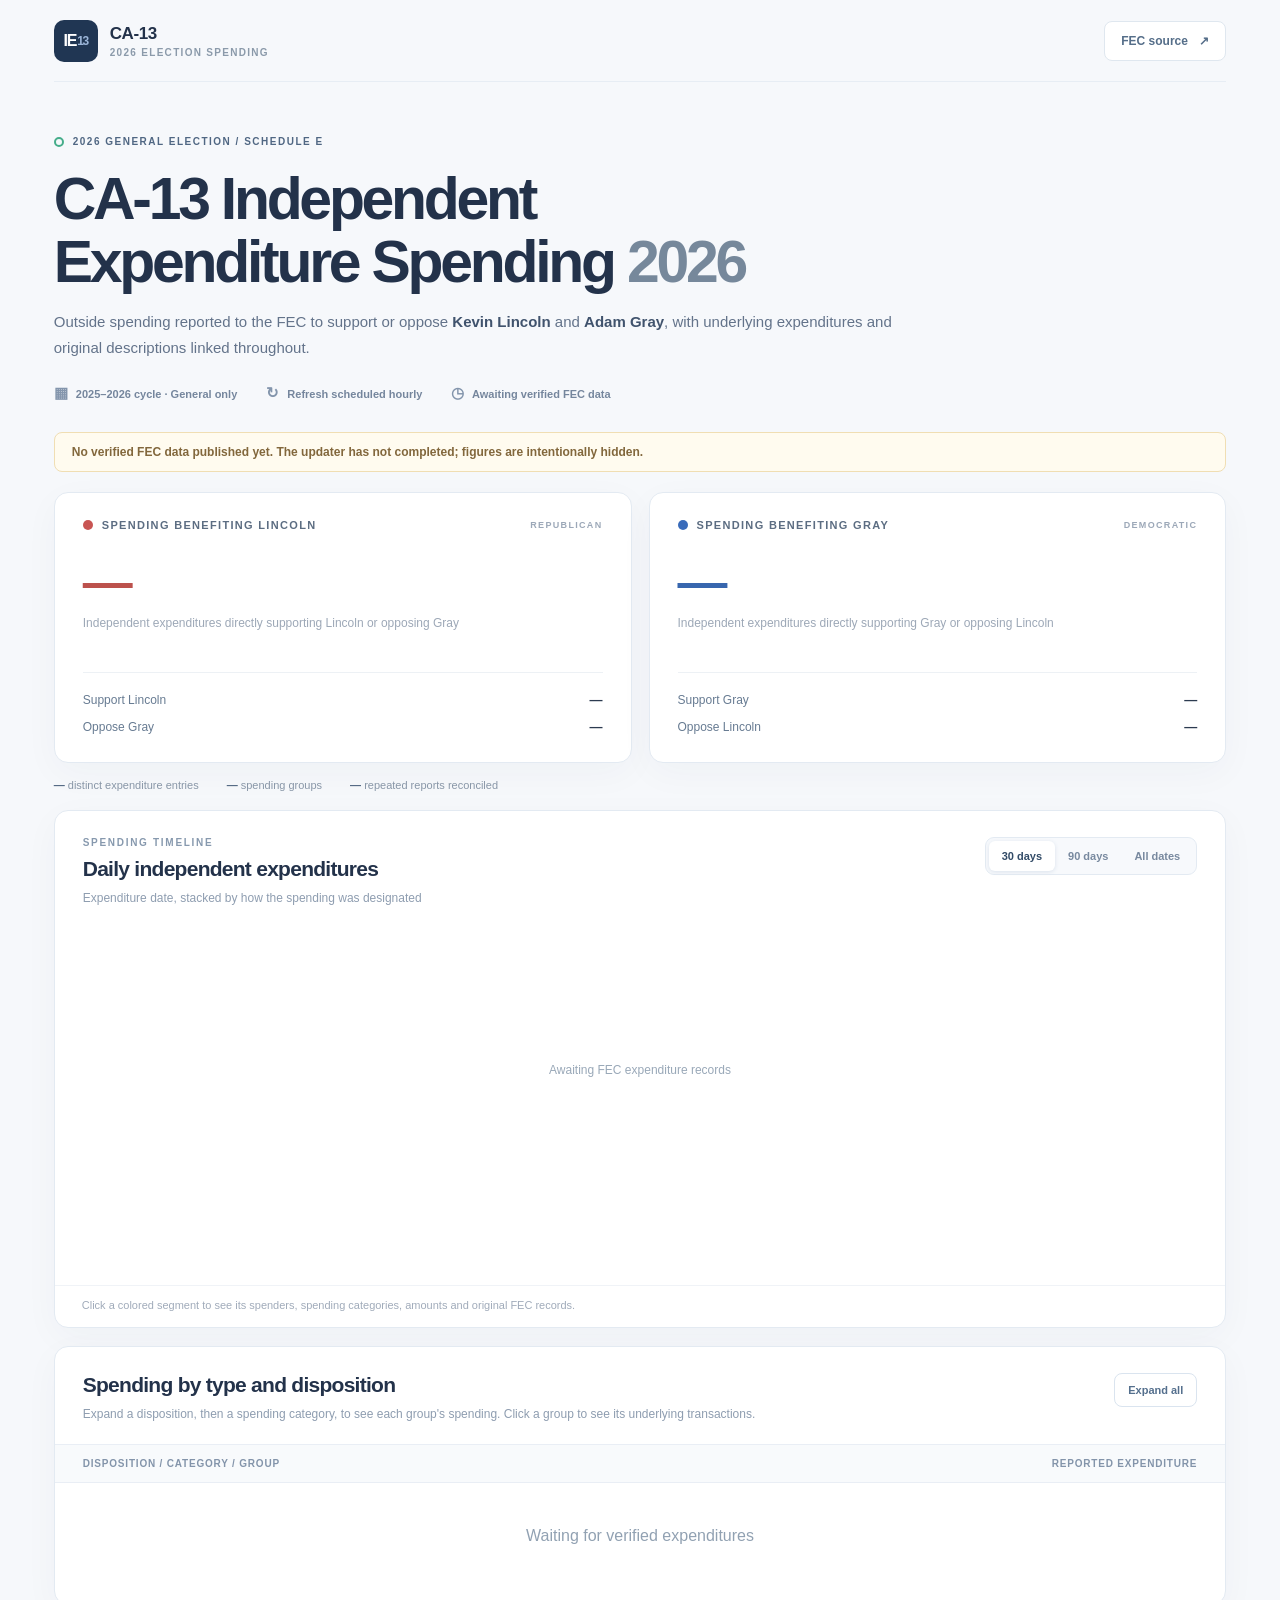
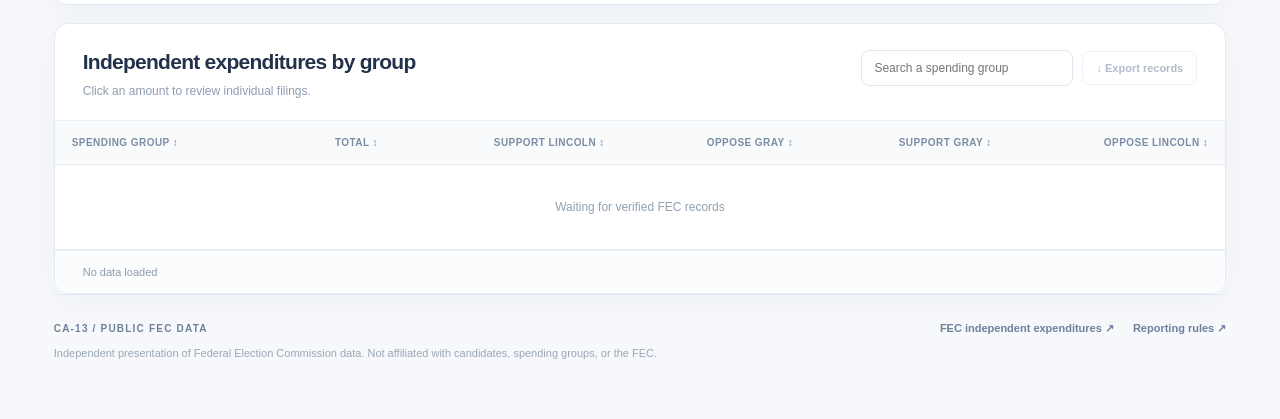
==== CA-13/index.html @ c125a655 "Finish NY-17 layout, remove race selection, and create eight additional standalone IE pages" ====
<!doctype html>
<html lang="en">
<head>
  <meta charset="utf-8">
  <meta name="viewport" content="width=device-width, initial-scale=1">
  <meta name="theme-color" content="#f5f7fb">
  <meta name="description" content="CA-13 independent expenditures for the 2026 general election, grouped by candidate, group, day, and type. Each expenditure linked to its FEC source.">
  <title>CA-13 • 2026 Independent Expenditure Reporting</title>
  <link rel="stylesheet" href="../assets/styles.css?v=20261021-nine-districts">
  <script defer src="../assets/app.js?v=20261021-nine-districts"></script>
</head>
<body>
  <div class="page">
    <header class="topbar">
      <div class="brand"><span class="brand-symbol">IE<span>13</span></span><div><strong>CA-13</strong><small>2026 Election Spending</small></div></div>
      <nav aria-label="Navigation and source"><a href="https://www.fec.gov/data/independent-expenditures/?data_type=processed&most_recent=true&candidate_office_state=CA&candidate_office_district=13" target="_blank" rel="noopener noreferrer">FEC source <span aria-hidden="true">↗</span></a></nav>
    </header>

    <main>
      <section class="hero">
        <div class="eyebrow"><span class="eyebrow-circle"></span> 2026 GENERAL ELECTION / SCHEDULE E</div>
        <h1>CA-13 Independent<br>Expenditure Spending <span>2026</span></h1>
        <p>Outside spending reported to the FEC to support or oppose <strong>Kevin Lincoln</strong> and <strong>Adam Gray</strong>, with underlying expenditures and original descriptions linked throughout.</p>
        <div class="hero-meta">
          <span> <span class="mini-icon">▦</span> 2025–2026 cycle · General only </span>
          <span> <span class="mini-icon">↻</span> Refresh scheduled hourly </span>
          <span id="last-updated"> <span class="mini-icon">◷</span> Awaiting verified FEC data </span>
        </div>
      </section>

      <div id="status" class="status pending" role="status" aria-live="polite">Loading FEC Schedule E records…</div>

      <section class="headline-metrics" aria-label="Independent spending benefiting candidates">
        <article class="metric lawler">
          <div class="metric-title"><span class="dot red"></span><span>SPENDING BENEFITING LINCOLN</span><span class="pill">REPUBLICAN</span></div>
          <div class="big-number" id="lawler-total">—</div>
          <div class="metric-desc">Independent expenditures directly supporting Lincoln or opposing Gray</div>
          <div class="metric-rows">
            <div><span>Support Lincoln</span><strong id="lawler-support">—</strong></div>
            <div><span>Oppose Gray</span><strong id="conley-oppose">—</strong></div>
          </div>
        </article>
        <article class="metric conley">
          <div class="metric-title"><span class="dot blue"></span><span>SPENDING BENEFITING GRAY</span><span class="pill">DEMOCRATIC</span></div>
          <div class="big-number" id="conley-total">—</div>
          <div class="metric-desc">Independent expenditures directly supporting Gray or opposing Lincoln</div>
          <div class="metric-rows">
            <div><span>Support Gray</span><strong id="conley-support">—</strong></div>
            <div><span>Oppose Lincoln</span><strong id="lawler-oppose">—</strong></div>
          </div>
        </article>
      </section>

      <section class="headline-foot" aria-label="Source details">
        <span><strong id="total-records">—</strong> distinct expenditure entries</span>
        <span><strong id="total-groups">—</strong> spending groups</span>
        <span><strong id="dedup-note">—</strong> repeated reports reconciled</span>
      </section>

      <section class="panel chart-section" aria-labelledby="daily-heading">
        <div class="panel-header">
          <div><div class="kicker">SPENDING TIMELINE</div><h2 id="daily-heading">Daily independent expenditures</h2><p>Expenditure date, stacked by how the spending was designated</p></div>
          <div class="segmented" aria-label="Chart time range">
            <button type="button" class="active" data-window="30" aria-pressed="true">30 days</button>
            <button type="button" data-window="90" aria-pressed="false">90 days</button>
            <button type="button" data-window="all" aria-pressed="false">All dates</button>
          </div>
        </div>
        <div id="legend" class="legend" aria-label="Spending dispositions"></div>
        <div id="chart-scroller" class="chart-scroller"><div id="chart" class="chart-host" role="group" aria-label="Interactive daily spending chart, select a colored segment for details"><div class="chart-pending">Awaiting FEC expenditure records</div></div></div>
        <p class="chart-note" id="chart-note">Click a colored segment to see its spenders, spending categories, amounts and original FEC records.</p>
      </section>

      <section class="panel pivot-section" aria-labelledby="pivot-heading">
        <div class="panel-header row-wrap">
          <div><h2 id="pivot-heading">Spending by type and disposition</h2><p>Expand a disposition, then a spending category, to see each group's spending. Click a group to see its underlying transactions.</p></div>
          <div><button id="expand-all" class="secondary-button" type="button">Expand all</button></div>
        </div>
        <div class="pivot-headers"><span>Disposition / category / group</span><span>Reported expenditure</span></div>
        <div id="pivot" class="pivot"><div class="table-placeholder">Waiting for verified expenditures</div></div>
      </section>

      <section class="panel group-section" aria-labelledby="groups-heading">
        <div class="panel-header row-wrap">
          <div><h2 id="groups-heading">Independent expenditures by group</h2><p>Click an amount to review individual filings.</p></div>
          <div class="table-actions"><label for="group-search" class="sr-only">Search spender</label><input id="group-search" placeholder="Search a spending group" type="search"><button type="button" id="csv-download" class="secondary-button" disabled>↓ Export records</button></div>
        </div>
        <div class="table-scroll">
          <table id="groups-table">
            <thead><tr>
              <th scope="col"><button data-sort="name">Spending group <span aria-hidden="true">↕</span></button></th>
              <th scope="col" class="num"><button data-sort="total">Total <span aria-hidden="true">↕</span></button></th>
              <th scope="col" class="num"><button data-sort="support_lawler">Support Lincoln <span aria-hidden="true">↕</span></button></th>
              <th scope="col" class="num"><button data-sort="oppose_conley">Oppose Gray <span aria-hidden="true">↕</span></button></th>
              <th scope="col" class="num"><button data-sort="support_conley">Support Gray <span aria-hidden="true">↕</span></button></th>
              <th scope="col" class="num"><button data-sort="oppose_lawler">Oppose Lincoln <span aria-hidden="true">↕</span></button></th>
            </tr></thead>
            <tbody id="group-rows"><tr><td colspan="6" class="table-placeholder">Waiting for verified FEC records</td></tr></tbody>
            <tfoot id="group-footer"></tfoot>
          </table>
        </div>
        <div class="table-bottom"><span id="group-count">No data loaded</span></div>
      </section>

      <div class="warnings" id="warnings" hidden></div>
    </main>

    <footer class="footer"><div><strong>CA-13 / PUBLIC FEC DATA</strong><p>Independent presentation of Federal Election Commission data. Not affiliated with candidates, spending groups, or the FEC.</p></div><div><a href="https://www.fec.gov/data/independent-expenditures/" target="_blank" rel="noopener noreferrer">FEC independent expenditures ↗</a><a href="https://www.fec.gov/help-candidates-and-committees/making-independent-expenditures/reporting-independent-expenditures-form-3x/" target="_blank" rel="noopener noreferrer">Reporting rules ↗</a></div></footer>
  </div>
  <dialog id="detail-dialog" class="detail-dialog">
    <header><div class="kicker">SOURCE RECORDS</div><h2 id="detail-title"></h2><p id="detail-summary"></p><button type="button" id="detail-close" aria-label="Close details">×</button></header>
    <div class="detail-scroller" id="detail-scroller">
      <section class="daily-breakdown" id="daily-breakdown" hidden aria-label="Daily spending summarized by spender and category">
        <div class="daily-breakdown-header"><h3>Spending breakdown</h3><p id="daily-breakdown-note"></p></div>
        <table class="daily-breakdown-table">
          <thead><tr><th scope="col">Spender</th><th scope="col">Category of spend</th><th scope="col" class="num">Amount</th></tr></thead>
          <tbody id="daily-breakdown-rows"></tbody>
        </table>
      </section>
      <h3 class="detail-source-heading" id="detail-source-heading" hidden>Individual expenditures and original FEC records</h3>
      <table class="source-table">
        <thead><tr><th scope="col">Date</th><th scope="col">Spender</th><th scope="col">Category of spend</th><th scope="col">Original description / payee</th><th scope="col">Disposition</th><th scope="col" class="num">Amount / FEC source</th></tr></thead>
        <tbody id="detail-rows"></tbody>
      </table>
    </div>
    <div class="dialog-foot">Descriptions are from the original FEC itemization. Spend categories are standardized by this dashboard for browsing.</div>
  </dialog>
</body>
</html>
---- assets/styles.css ----
:root {--ink:#23324a;--muted:#7c8ca1;--sub:#566980;--bg:#f6f8fb;--paper:#fff;--border:#e3eaf2;--red:#c85553;--r2:#eba59a;--blue:#396bba;--b2:#8eb4ed;--shadow:0 10px 36px rgba(26,47,77,.035);font-family:Inter,-apple-system,BlinkMacSystemFont,"Segoe UI",Arial,sans-serif}
*{box-sizing:border-box}
html{scroll-behavior:smooth}
body{margin:0;background:var(--bg);color:var(--ink);-webkit-font-smoothing:antialiased}
button,input{font:inherit}
button{cursor:pointer}
a{color:inherit;text-decoration:none}
a:hover{text-decoration:underline}
button:focus-visible,a:focus-visible,input:focus-visible,summary:focus-visible{outline:3px solid #e4b768;outline-offset:3px}
.page{max-width:1470px;margin:0 auto;padding:0 4.2%}
.topbar{height:82px;border-bottom:1px solid #e7edf4;display:flex;justify-content:space-between;align-items:center;gap:16px}
.brand{display:flex;align-items:center;gap:12px}
.brand-symbol{background:#203653;color:white;border-radius:10px;width:44px;height:42px;display:flex;align-items:center;justify-content:center;gap:1px;font-size:16px;font-weight:850;letter-spacing:-.08em}
.brand-symbol span{color:#9cb6d9;font-size:12px}
.brand div{display:flex;flex-direction:column;gap:3px}
.brand strong{font-size:17px;letter-spacing:-.025em}
.brand small{font-size:10px;font-weight:700;color:#8b9aaa;letter-spacing:.13em;text-transform:uppercase}
.topbar nav a{border-radius:8px;background:white;border:1px solid #dfe7ef;padding:12px 16px;font-size:12px;font-weight:720;color:#556e89}
.topbar nav a span{padding-left:8px}
.hero{padding:54px 0 30px}
.eyebrow{display:flex;align-items:center;gap:9px;color:#506783;letter-spacing:.15em;font-weight:850;font-size:10px}
.eyebrow-circle{display:inline-block;border:2px solid #45ad8a;border-radius:50%;width:10px;height:10px}
h1{font-size:clamp(38px,4.6vw,63px);line-height:1.07;letter-spacing:-.055em;font-weight:860;margin:20px 0 16px;max-width:1010px}
h1 span{color:#76889b}
.hero p{margin:0;max-width:850px;color:#63738a;font-size:15px;line-height:1.75}
.hero p strong{color:#40536d}
.hero-meta{display:flex;gap:29px;flex-wrap:wrap;margin-top:23px;font-size:11px;font-weight:700;color:#75869d}
.mini-icon{font-size:15px;color:#8395ac;margin-right:5px}
.status{margin-bottom:20px;border-radius:8px;padding:12px 17px;font-size:12px;font-weight:700}
.status.pending{color:#82673c;border:1px solid #f0deb3;background:#fffbef}
.status.good{color:#4c745f;border:1px solid #d4e9d9;background:#f3fbf5}
.status.error{color:#a13d38;border:1px solid #ecc7c3;background:#fff6f5}
.headline-metrics{display:grid;grid-template-columns:repeat(2,minmax(0,1fr));gap:17px}
.metric{border:1px solid var(--border);border-radius:14px;box-shadow:var(--shadow);background:white;padding:26px 28px 22px;min-width:0}
.metric-title{display:flex;align-items:center;gap:9px;font-size:11px;color:#5c6d82;letter-spacing:.12em;font-weight:850}
.dot{width:10px;height:10px;display:inline-block;border-radius:50%;flex:none}
.red{background:var(--red)}
.blue{background:var(--blue)}
.pill{margin-left:auto;color:#9ca8b8;font-size:9px}
.big-number{font-size:clamp(34px,3.9vw,51px);font-weight:850;letter-spacing:-.06em;line-height:1.26;margin-top:20px;font-variant-numeric:tabular-nums}
.lawler .big-number{color:#bc514c}
.conley .big-number{color:#3766ae}
.metric-desc{color:#9da8b7;font-size:12px;line-height:1.6;min-height:36px}
.metric-rows{border-top:1px solid #edf1f5;padding-top:13px;margin-top:22px}
.metric-rows>div{display:flex;justify-content:space-between;align-items:center;gap:12px;color:#677b92;font-size:12px;padding:6px 0}
.metric-rows strong{color:#2c3b50;font-size:13px;font-variant-numeric:tabular-nums}
.headline-foot{margin:16px 0 19px;display:flex;gap:28px;flex-wrap:wrap;font-size:11px;color:#8896a7}
.headline-foot strong{color:#526782;font-variant-numeric:tabular-nums}
.panel{background:white;border:1px solid var(--border);border-radius:14px;box-shadow:var(--shadow);margin-top:18px;overflow:hidden}
.panel-header{padding:26px 28px 20px;display:flex;justify-content:space-between;align-items:start;gap:18px}
.panel-header h2{margin:0;font-size:21px;letter-spacing:-.035em}
.panel-header p{margin:8px 0 0;font-size:12px;color:#8e9db0;line-height:1.55}
.kicker{font-size:10px;color:#8799ae;letter-spacing:.17em;font-weight:860;margin-bottom:9px}
.row-wrap{flex-wrap:wrap}
.segmented{border:1px solid #e3eaf2;padding:3px;border-radius:9px;display:flex;flex:none;background:#f7f9fc}
.segmented button{border:0;border-radius:6px;background:transparent;padding:9px 13px;color:#78899f;font-size:11px;font-weight:750;white-space:nowrap}
.segmented button.active{background:#fff;color:#324b67;box-shadow:0 1px 4px #dae2ec}
.legend{display:flex;flex-wrap:wrap;gap:20px;margin:1px 28px 16px;font-size:11px;font-weight:700;color:#6f8096}
.legend-item{display:inline-flex;align-items:center;gap:8px}
.legend-dot{width:10px;height:10px;border-radius:2px;display:inline-block}
.chart-scroller{width:100%;overflow-x:auto;padding:0 21px 8px}
.chart-host{height:332px;min-width:100%;position:relative}
.chart-host svg{display:block;height:100%}
.axis-text{fill:#9aa9ba;font-size:11px;font-weight:650}
.grid-line{stroke:#e9edf3;stroke-width:1}
.chart-pending{display:grid;place-items:center;width:100%;height:250px;color:#99a8b8;font-size:12px}
.chart-segment{cursor:pointer;transition:opacity .15s}
.chart-segment:hover{opacity:.78}
.chart-segment:focus-visible{stroke:#23324a;stroke-width:2;outline:1px solid #23324a}
.chart-note{border-top:1px solid #f0f3f7;padding:13px 27px 16px;margin:0;color:#a0abba;font-size:11px}
.table-actions{display:flex;gap:9px;align-items:center;flex-wrap:wrap}
.table-actions input{border-radius:8px;border:1px solid #dee7f0;background:white;padding:10px 12px;color:#425a74;font-size:12px;min-width:212px}
.secondary-button{border-radius:8px;border:1px solid #dae4ef;background:#fff;color:#546f8d;padding:10px 13px;font-size:11px;font-weight:780;white-space:nowrap}
.secondary-button:disabled{opacity:.45;cursor:default}
.table-scroll{width:100%;overflow-x:auto}
table{width:100%;border-collapse:collapse;font-size:12px;font-variant-numeric:tabular-nums}
#groups-table{min-width:990px}
thead{background:#f8fafc}
th{border-block:1px solid #e9eef5;padding:16px 17px;text-align:left;color:#7b8da3;font-size:10px;font-weight:830;text-transform:uppercase;letter-spacing:.045em;white-space:nowrap}
th button{background:none;border:0;color:inherit;font:inherit;cursor:pointer;text-transform:inherit;letter-spacing:inherit;padding:0}
th button:hover{text-decoration:underline}
td{padding:13px 17px;color:#53667f;border-bottom:1px solid #edf1f6}
tbody tr:hover{background:#fbfcfe}
td.num,th.num{text-align:right;white-space:nowrap}
td.group-name{font-weight:750;color:#344c6a;max-width:285px;overflow-wrap:anywhere}
td .amount-link{background:transparent;border:0;color:#546a88;font-size:12px;font-variant-numeric:tabular-nums;cursor:pointer;padding:0;white-space:nowrap}
td .amount-link:hover{text-decoration:underline;color:#255c9c}
td .amount-link.red-link{color:#b95653}
td .amount-link.blue-link{color:#426caa}
.group-footer{background:#f3f6fa}
.group-footer td{font-weight:860;color:#30465e;border-top:1px solid #dce4ee}
.table-placeholder{text-align:center;color:#91a1b2;padding:35px 15px}
.table-bottom{border-top:1px solid #e9eef5;background:#fbfcfd;padding:15px 28px;display:flex;justify-content:space-between;gap:15px;flex-wrap:wrap;color:#8c9aad;font-size:11px}
.pivot-headers{display:flex;justify-content:space-between;background:#f8fafc;border-block:1px solid #e9eef5;padding:13px 28px;color:#8394aa;text-transform:uppercase;font-size:10px;font-weight:840;letter-spacing:.08em}
.pivot{padding:9px 28px 24px}
.pivot-disposition{border-bottom:1px solid #e8edf5}
.pivot-disposition:last-child{border:0}
.pivot-disposition>summary{padding:19px 0;display:flex;justify-content:space-between;align-items:center;gap:10px;cursor:pointer;list-style:none;font-weight:800}
.pivot-disposition>summary::-webkit-details-marker,.pivot-category>summary::-webkit-details-marker{display:none}
.pivot-disposition>summary::before,.pivot-category>summary::before{content:"›";display:inline-block;font-size:18px;line-height:1;margin-right:8px;color:#9aacc2;transition:transform .15s}
.pivot-disposition[open]>summary::before,.pivot-category[open]>summary::before{transform:rotate(90deg)}
.pivot-disposition>summary .summary-label,.pivot-category>summary .summary-label{flex:1}
.pivot-disposition>summary .summary-total{font-variant-numeric:tabular-nums}
.pivot-disposition[data-disposition="support_lawler"]>.pivot-disposition-title,.pivot-disposition[data-disposition="oppose_conley"]>.pivot-disposition-title{color:#b95854}
.pivot-disposition[data-disposition="support_conley"]>.pivot-disposition-title,.pivot-disposition[data-disposition="oppose_lawler"]>.pivot-disposition-title{color:#416faf}
.pivot-contents{padding:0 0 13px 24px}
.pivot-category>summary{padding:12px 0;display:flex;justify-content:space-between;align-items:center;gap:10px;font-size:12px;font-weight:760;list-style:none;color:#516580}
.pivot-category .pivot-group{border-top:1px solid #f0f3f7;margin-left:28px;padding:10px 0;display:flex;align-items:center;justify-content:space-between;gap:12px;font-size:11px;color:#74849a}
.pivot-group button{background:transparent;border:0;color:#4f6e95;font:inherit;text-align:left;padding:0}
.pivot-group button:hover{text-decoration:underline}
.pivot-money{font-variant-numeric:tabular-nums;white-space:nowrap;font-weight:760;color:#354a66}
.method{background:#eff3f8;border:1px solid #e3eaf2;border-radius:13px;margin:22px 0 30px;padding:25px 28px}
.method-heading{display:flex;align-items:center;gap:10px}
.method-heading h2{font-size:18px;letter-spacing:-.03em;margin:0}
.method-icon{border-radius:50%;width:20px;height:20px;background:#dce7f3;color:#5c7796;font-size:12px;font-weight:900;display:grid;place-items:center}
.method-grid{display:grid;grid-template-columns:repeat(3,minmax(0,1fr));gap:27px;margin-top:16px}
.method-grid h3{font-size:12px;color:#576e87;margin:0 0 9px}
.method-grid p{font-size:11px;color:#7b8da3;line-height:1.67;margin:0}
.warnings{border:1px solid #ecdcb9;background:#fffaf0;padding:14px;margin:20px 0 28px;color:#82683f;font-size:12px;border-radius:9px}
.footer{border-top:1px solid #e3eaf3;display:flex;justify-content:space-between;gap:20px;padding:27px 0 45px;font-size:11px}
.footer strong{font-size:10px;letter-spacing:.12em;color:#6d8199}
.footer p{max-width:620px;line-height:1.6;color:#9aa7b7}
.footer>div:last-child{display:flex;gap:19px;align-items:start;flex-wrap:wrap;color:#6d819d;font-weight:700}
.detail-dialog{width:min(1100px,calc(100% - 24px));max-height:87vh;padding:0;border:1px solid #dae3ed;border-radius:15px;color:var(--ink);box-shadow:0 24px 90px rgba(11,26,47,.25)}
.detail-dialog::backdrop{background:rgba(16,35,56,.5)}
.detail-dialog>header{padding:25px 28px 19px;border-bottom:1px solid #e3eaf2;position:relative}
.detail-dialog h2{margin:0;font-size:21px;letter-spacing:-.03em;max-width:calc(100% - 45px)}
.detail-dialog header p{font-size:12px;color:#8798aa;margin:9px 0 0}
#detail-close{position:absolute;right:22px;top:20px;width:35px;height:35px;border-radius:50%;border:0;background:#f0f4f8;font-size:24px;color:#63778f}
.detail-scroller{max-height:60vh;overflow:auto}
.detail-scroller .source-table{min-width:1010px}
.detail-scroller .daily-breakdown-table{min-width:600px}
.daily-breakdown{padding:18px 24px 22px;border-bottom:1px solid #e5ebf3;background:#fcfdff}
.daily-breakdown-header{display:flex;justify-content:space-between;align-items:baseline;gap:12px;flex-wrap:wrap;margin-bottom:12px}
.daily-breakdown-header h3,.detail-source-heading{font-size:13px;letter-spacing:-.015em;color:#3b516c;margin:0;font-weight:800}
.daily-breakdown-header p{font-size:11px;color:#8596aa;margin:0}
.daily-breakdown-table thead{background:#f4f7fb}
.daily-breakdown-table td{font-size:12px;padding:11px 17px}
.daily-breakdown-table td.spender-column{font-weight:750;color:#344b67}
.daily-breakdown-table td.category-column{color:#536b87}
.daily-breakdown-table td.num{font-weight:800;color:#2f4967}
.detail-source-heading{padding:16px 28px 12px;background:#fff}
.source-table td.spender-column{font-weight:720;color:#344b67}
.source-table td.category-column{font-weight:700;color:#607791}
.detail-scroller td{vertical-align:top;white-space:normal;line-height:1.5}
.detail-scroller .date-column{white-space:nowrap}
.detail-scroller td strong{display:block;color:#334c68}
.detail-scroller td small{display:block;font-size:11px;color:#98a6b8;margin-top:3px}
.detail-scroller td a{display:block;color:#4779af;font-size:10px;font-weight:720;margin-top:8px}
.dialog-foot{padding:14px 28px;background:#f8fafc;color:#879aad;font-size:11px;border-top:1px solid #e9eef5}
.sr-only{position:absolute;width:1px;height:1px;overflow:hidden;clip:rect(0,0,0,0);white-space:nowrap}
@media(max-width:1050px){.method-grid{grid-template-columns:1fr}.metric{padding:22px}.panel-header{flex-wrap:wrap}.hero h1{font-size:clamp(36px,5.5vw,56px)}}
@media(max-width:670px){.page{padding:0 16px}.topbar{height:70px}.topbar nav a{padding:9px;font-size:10px}.brand small{font-size:9px}.hero{padding:38px 0 24px}.hero p{font-size:13px}.hero-meta{gap:10px;flex-direction:column}.headline-metrics{grid-template-columns:1fr;gap:12px}.big-number{font-size:37px}.headline-foot{gap:12px}.panel-header{padding:21px 17px 16px}.panel-header h2{font-size:18px}.panel-header p{font-size:11px}.legend{margin:0 17px 16px;gap:10px}.chart-scroller{padding:0 10px 7px}.chart-note{padding:12px 16px}.table-actions{width:100%}.table-actions input{flex:1;min-width:130px}.table-bottom{padding:12px 16px}.pivot-headers{padding:13px 16px}.pivot{padding:9px 17px 21px}.pivot-contents{padding-left:9px}.method{padding:22px 18px}.footer{flex-direction:column}}

/* Shared race directory and header navigation */
.topbar nav{display:flex;align-items:center;gap:9px;flex-wrap:wrap;justify-content:flex-end}
.directory-hero{max-width:900px;padding-top:68px}
.directory-hero p{max-width:700px}
.directory-heading{margin:6px 0 16px;font-size:20px;letter-spacing:-.03em}
.directory-card{display:flex;align-items:center;justify-content:space-between;gap:18px;max-width:850px;background:white;border:1px solid var(--border);border-radius:14px;box-shadow:var(--shadow);padding:24px 26px;text-decoration:none}
.directory-card:hover{background:#fbfcff;text-decoration:none;border-color:#b8cce3}
.directory-card strong{display:block;font-size:20px;letter-spacing:-.03em;color:#334e70}
.directory-card span{display:block;font-size:13px;margin-top:7px;color:#74869a}
.directory-card-arrow{font-size:24px;color:#7795b5}
.directory-caption{font-size:12px;line-height:1.65;margin:20px 0 45px;color:#8294a9}
@media(max-width:670px){.topbar nav{gap:6px}.directory-hero{padding-top:42px}.directory-card{padding:20px 18px}.directory-card strong{font-size:18px}}
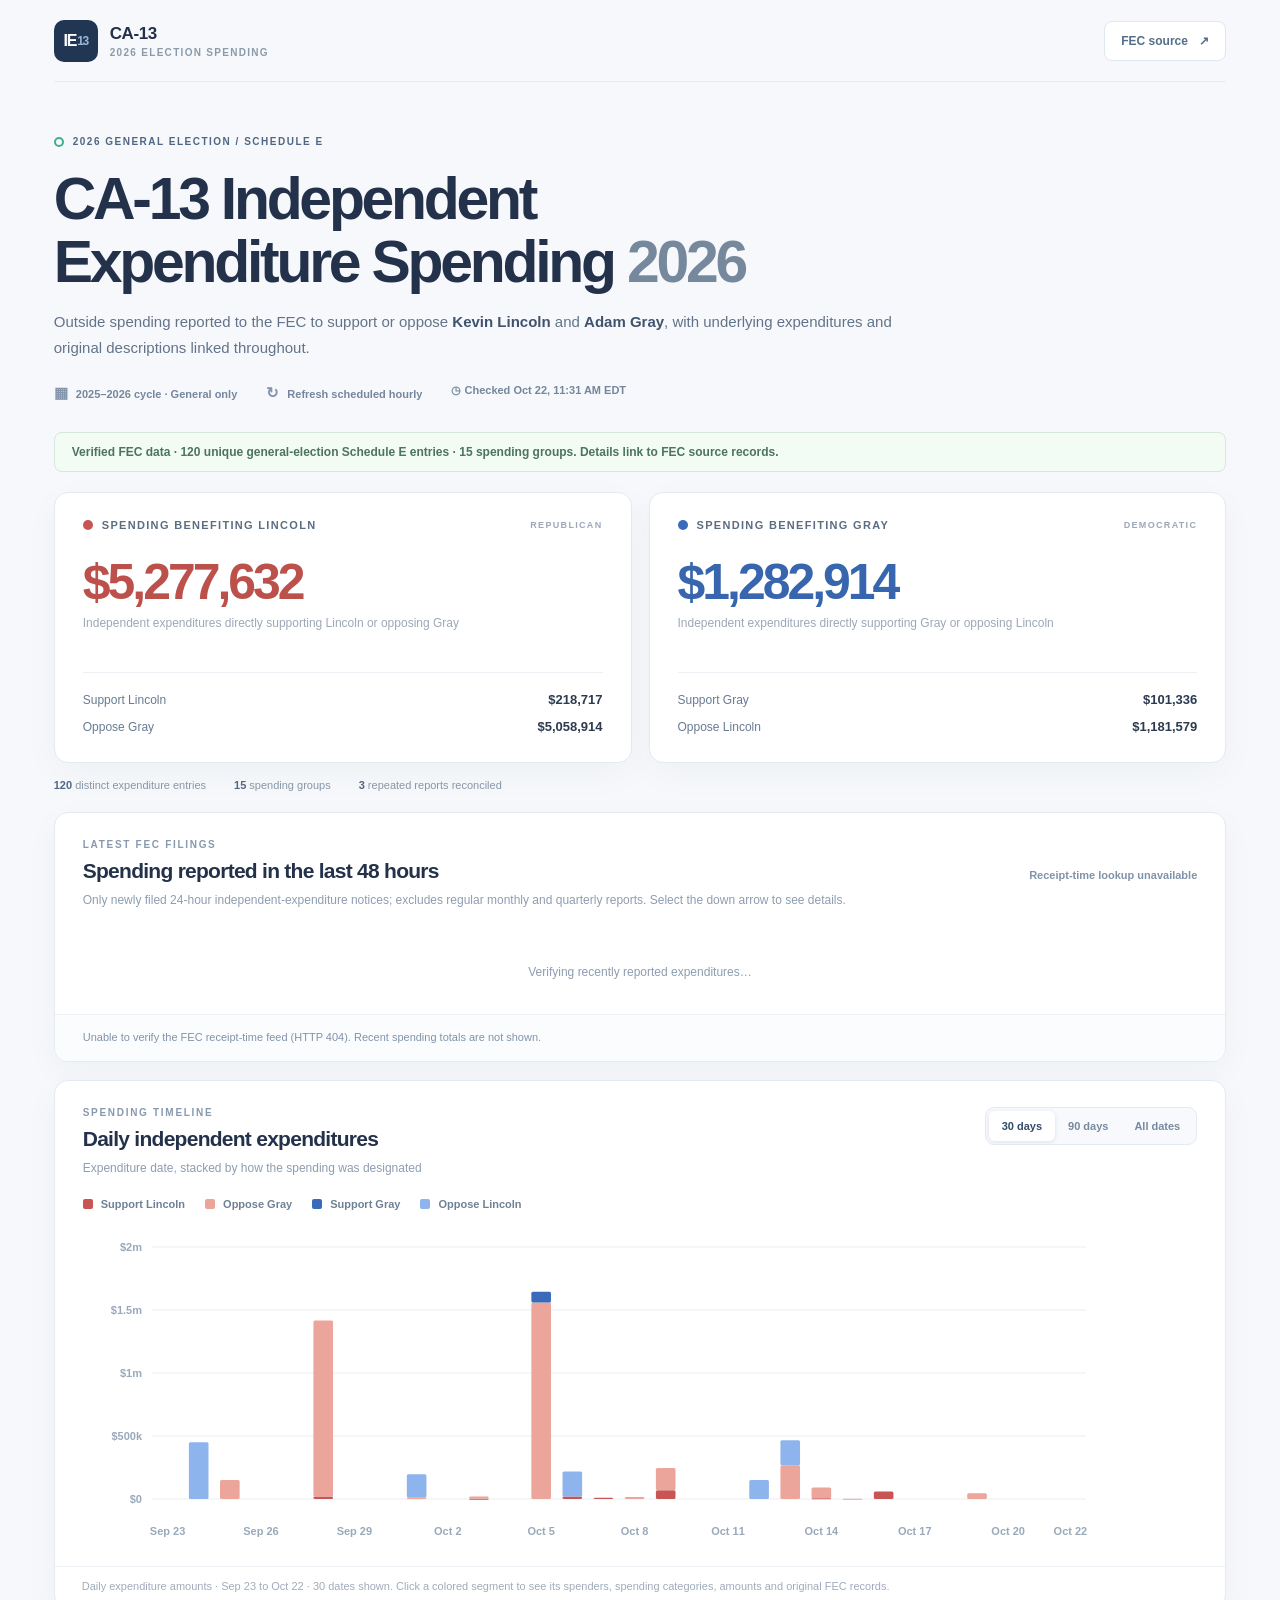
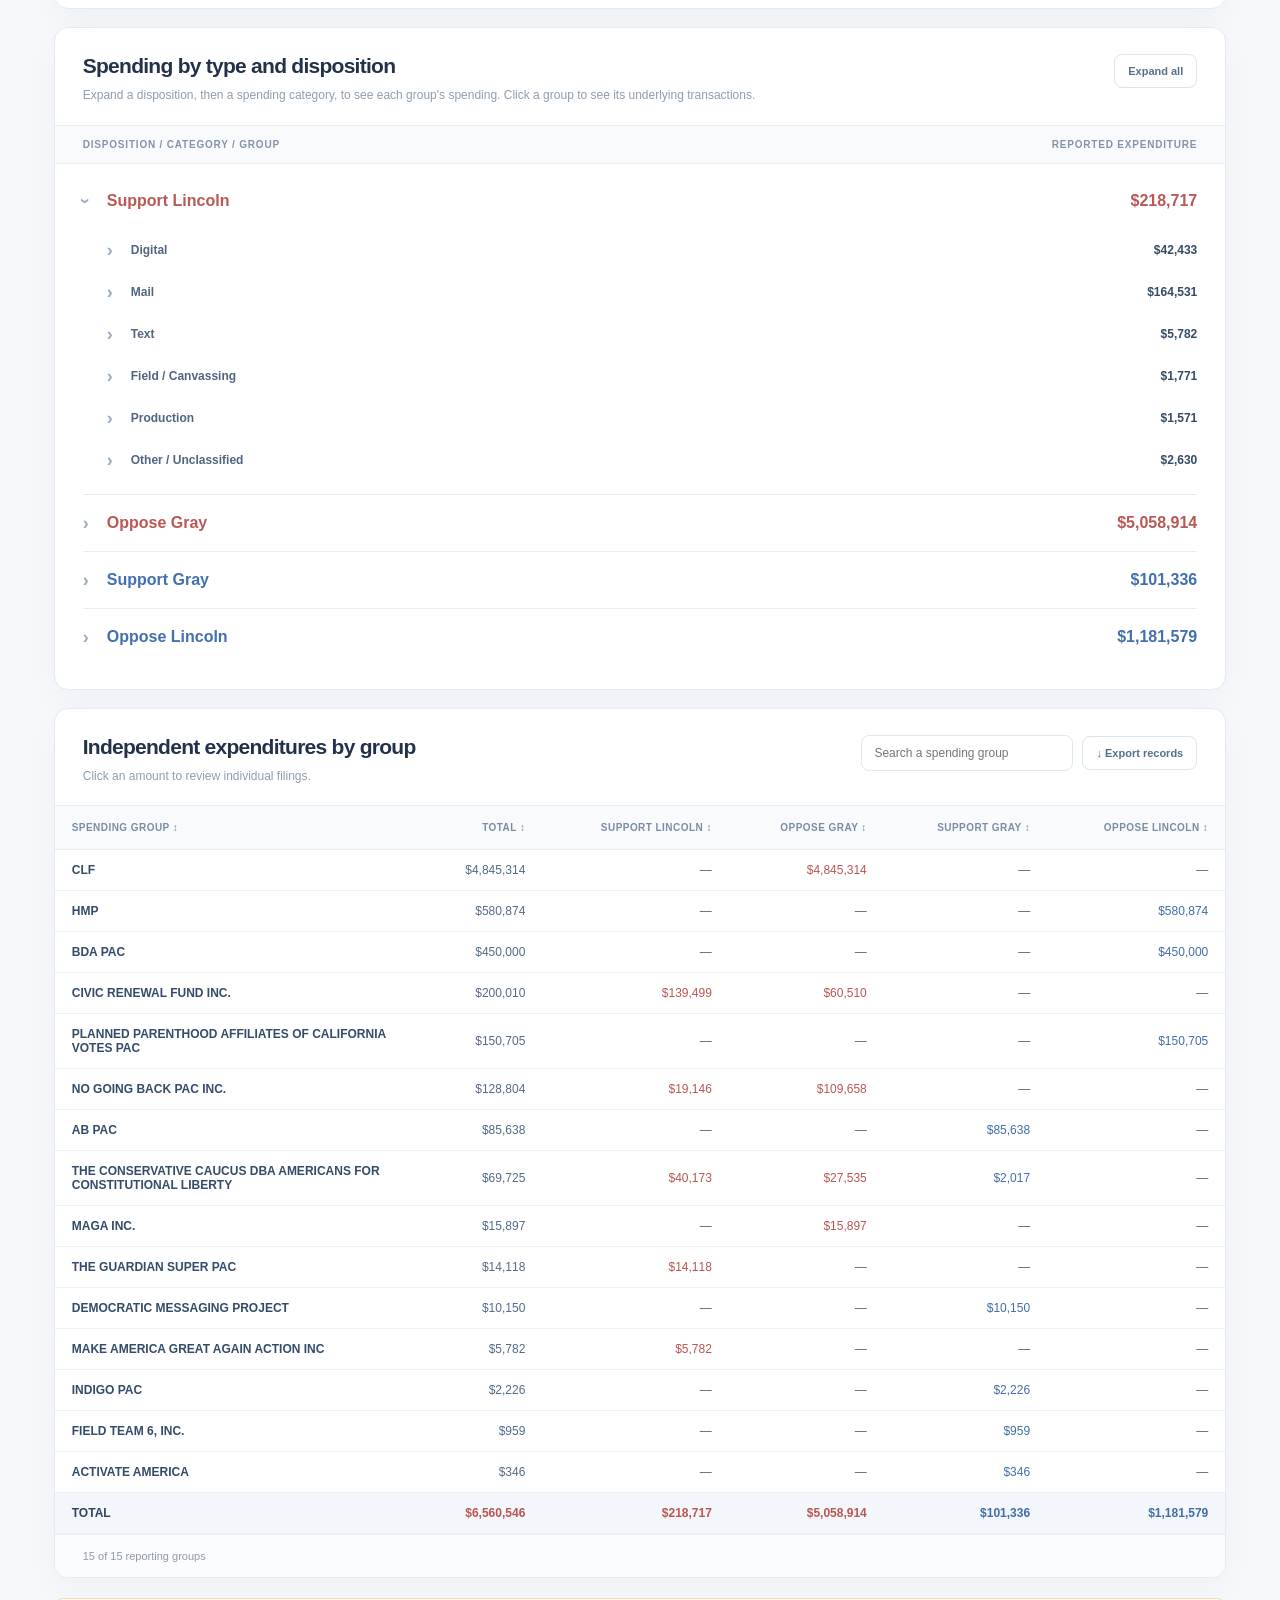
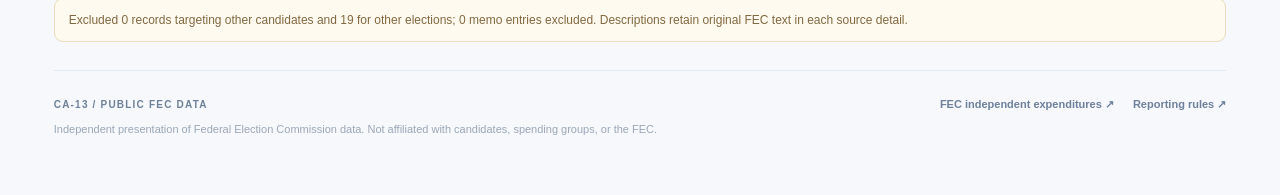
==== commit 3dabb542: "Add compact 48-hour notice-only panels to every congressional dashboard" ====
--- a/CA-13/index.html
+++ b/CA-13/index.html
@@ -6,8 +6,9 @@
   <meta name="theme-color" content="#f5f7fb">
   <meta name="description" content="CA-13 independent expenditures for the 2026 general election, grouped by candidate, group, day, and type. Each expenditure linked to its FEC source.">
   <title>CA-13 • 2026 Independent Expenditure Reporting</title>
-  <link rel="stylesheet" href="../assets/styles.css?v=20261021-nine-districts">
+  <link rel="stylesheet" href="../assets/styles.css?v=20261022-recent48-nine-races-v1">
   <script defer src="../assets/app.js?v=20261021-nine-districts"></script>
+  <script defer src="../assets/recent48.js?v=20261022-recent48-nine-races-v1"></script>
 </head>
 <body>
   <div class="page">
@@ -55,6 +56,21 @@
         <span><strong id="total-records">—</strong> distinct expenditure entries</span>
         <span><strong id="total-groups">—</strong> spending groups</span>
         <span><strong id="dedup-note">—</strong> repeated reports reconciled</span>
+      </section>
+
+      <section class="panel recent48-section" aria-labelledby="recent48-heading" id="recent48">
+        <div class="panel-header recent48-header">
+          <div>
+            <div class="kicker">LATEST FEC FILINGS</div>
+            <h2 id="recent48-heading">Spending reported in the last 48 hours</h2>
+            <p>Only newly filed 24-hour independent-expenditure notices; excludes regular monthly and quarterly reports. Select the down arrow to see details.</p>
+          </div>
+          <span class="recent-updated" id="recent48-updated">Checking FEC receipt times…</span>
+        </div>
+        <div id="recent48-groups" aria-live="polite">
+          <p class="recent-loading">Verifying recently reported expenditures…</p>
+        </div>
+        <p class="recent-note" id="recent48-note">The 48-hour window is based on FEC filing receipt time, not expenditure date.</p>
       </section>
 
       <section class="panel chart-section" aria-labelledby="daily-heading">
--- a/assets/styles.css
+++ b/assets/styles.css
@@ -164,3 +164,86 @@
 .directory-card-arrow{font-size:24px;color:#7795b5}
 .directory-caption{font-size:12px;line-height:1.65;margin:20px 0 45px;color:#8294a9}
 @media(max-width:670px){.topbar nav{gap:6px}.directory-hero{padding-top:42px}.directory-card{padding:20px 18px}.directory-card strong{font-size:18px}}
+
+/* NY-17 pilot: recently reported IEs, ordered by total benefiting candidate. */
+.recent48-section{margin-top:21px}
+.recent48-header{align-items:center}
+.recent-updated{font-size:11px;color:#8093a9;font-weight:700;text-align:right}
+.recent-beneficiary{border-top:1px solid #e9eef5}
+.recent-beneficiary-header{display:flex;gap:18px;align-items:center;justify-content:space-between;padding:21px 28px 17px}
+.recent-beneficiary-header.red{background:#fffafa}
+.recent-beneficiary-header.blue{background:#f8faff}
+.recent-name{display:flex;align-items:center;gap:10px;flex-wrap:wrap;color:#344b64;font-size:14px}
+.recent-name strong{font-weight:820}
+.recent-count{font-size:11px;color:#91a1b4;font-weight:550}
+.recent-dot{width:9px;height:9px;border-radius:50%;flex:none}
+.recent-dot.red{background:#c85553}
+.recent-dot.blue{background:#396bba}
+.recent-total{font-weight:850;font-size:23px;letter-spacing:-.045em;white-space:nowrap;font-variant-numeric:tabular-nums}
+.recent-beneficiary-header.red .recent-total{color:#b74d4a}
+.recent-beneficiary-header.blue .recent-total{color:#3766ae}
+.recent-table-scroll{overflow-x:auto}
+.recent-table{min-width:880px;width:100%;table-layout:auto}
+.recent-table th{padding:13px 25px;font-size:10px}
+.recent-table td{padding:13px 25px;vertical-align:top;line-height:1.45;font-size:12px}
+.recent-table th:nth-child(1){width:25%}
+.recent-table th:nth-child(2){width:16%}
+.recent-table th:nth-child(3){width:30%}
+.recent-table th:nth-child(4){width:13%}
+.recent-table th:nth-child(5){width:16%}
+.recent-table td a{color:#416f9e;font-weight:750;text-decoration:none}
+.recent-table td a:hover{text-decoration:underline}
+.recent-purpose span,.recent-date span{display:block}
+.recent-purpose small,.recent-date small{display:block;color:#97a5b7;font-size:10px;margin-top:4px}
+.recent-money{font-weight:780;color:#374e6b;white-space:nowrap}
+.recent-date{white-space:nowrap}
+.recent-empty,.recent-loading{text-align:center;padding:23px 28px;color:#8d9db0;font-size:12px}
+.recent-note{border-top:1px solid #edf1f5;background:#fbfcfe;padding:14px 28px;color:#8193a7;font-size:11px;line-height:1.6;margin:0}
+@media(max-width:670px){
+ .recent48-header{align-items:flex-start}
+ .recent-beneficiary-header{padding:18px;align-items:flex-start}
+ .recent-name{gap:7px}
+ .recent-total{font-size:21px}
+ .recent-table td,.recent-table th{padding:12px 15px}
+ .recent-note{padding:13px 18px}
+}
+
+/* NY-17 rolling 48h panel: initially closed, accessible native disclosure. */
+.recent48-disclosure{border-top:1px solid #e9eef5}
+.recent48-overview{display:flex;align-items:center;justify-content:space-between;gap:20px;
+  padding:14px 23px;cursor:pointer;list-style:none;min-height:102px}
+.recent48-overview::-webkit-details-marker{display:none}
+.recent48-overview::marker{content:""}
+.recent48-overview:hover{background:#fafcff}
+.recent48-overview:focus-visible{outline:3px solid #d7a855;outline-offset:-4px}
+.recent48-overview-metrics{display:grid;grid-template-columns:repeat(2,minmax(0,1fr));
+  flex:1;gap:14px;min-width:0}
+.recent48-overview-metric{border:1px solid #e4eaf2;border-radius:10px;padding:14px 17px;
+  display:flex;flex-direction:column;gap:6px;min-width:0}
+.recent48-overview-metric.red{background:#fffafa;border-color:#f1e4e5}
+.recent48-overview-metric.blue{background:#f7faff;border-color:#e1ebf9}
+.recent48-metric-name{display:flex;gap:8px;align-items:center;font-weight:720;font-size:12px;
+  color:#566c86}
+.recent48-metric-total{font-weight:850;letter-spacing:-.04em;font-size:24px;
+  font-variant-numeric:tabular-nums;white-space:nowrap}
+.recent48-overview-metric.red .recent48-metric-total{color:#b74d4a}
+.recent48-overview-metric.blue .recent48-metric-total{color:#3766ae}
+.recent48-chevron{height:12px;width:12px;display:inline-block;flex:none;
+  margin:0 8px 4px 4px;border-right:2px solid #687f9a;
+  border-bottom:2px solid #687f9a;transform:rotate(45deg);
+  transition:transform .18s ease,margin .18s ease}
+.recent48-disclosure[open] .recent48-chevron{transform:rotate(225deg);margin:7px 8px 0 4px}
+.recent48-expanded{border-top:1px solid #e9eef5}
+.recent48-expanded .recent-beneficiary-header{padding:15px 23px}
+.recent48-expanded .recent-beneficiary:first-child{border-top:0}
+@media(max-width:670px){
+  .recent48-overview{padding:12px;gap:10px}
+  .recent48-overview-metrics{gap:8px}
+  .recent48-overview-metric{padding:11px 10px}
+  .recent48-metric-name{font-size:11px;gap:5px}
+  .recent48-metric-total{font-size:19px}
+  .recent48-chevron{margin-right:5px}
+}
+@media(max-width:380px){
+  .recent48-overview-metrics{grid-template-columns:1fr}
+}
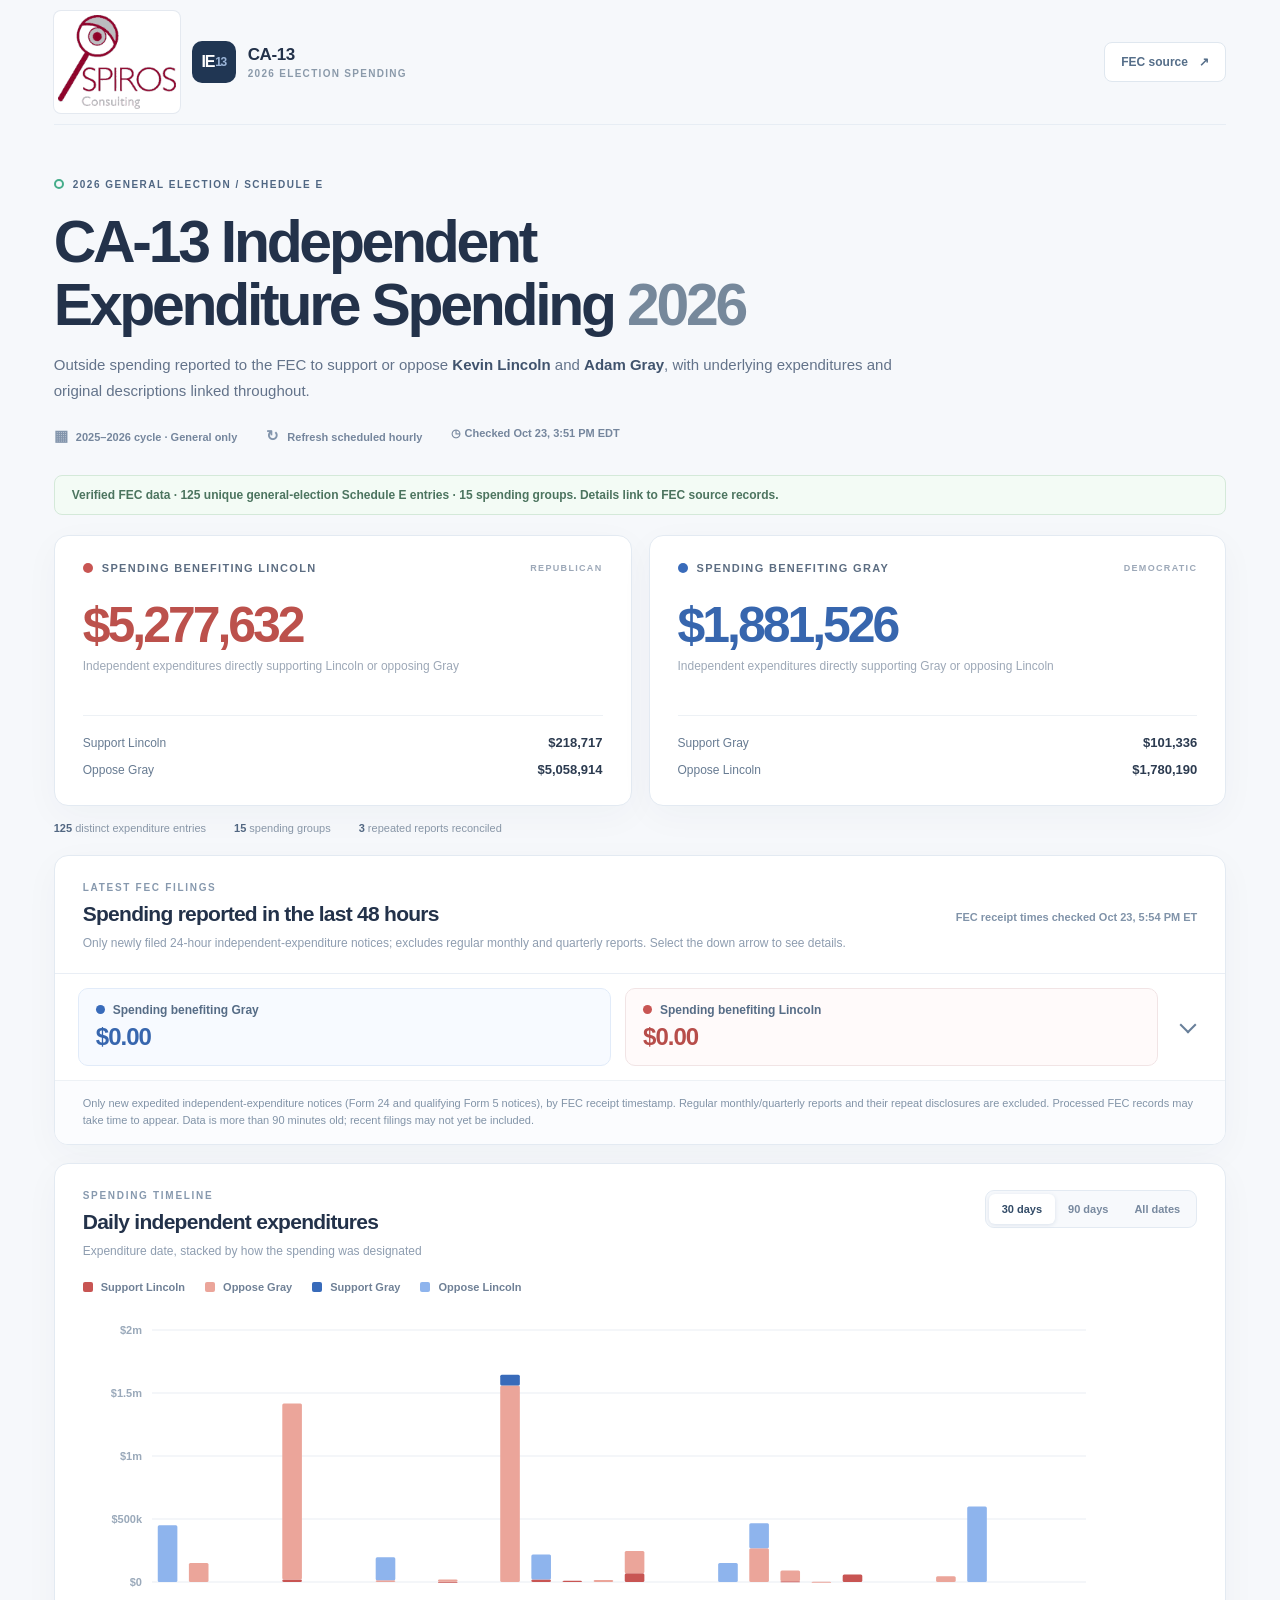
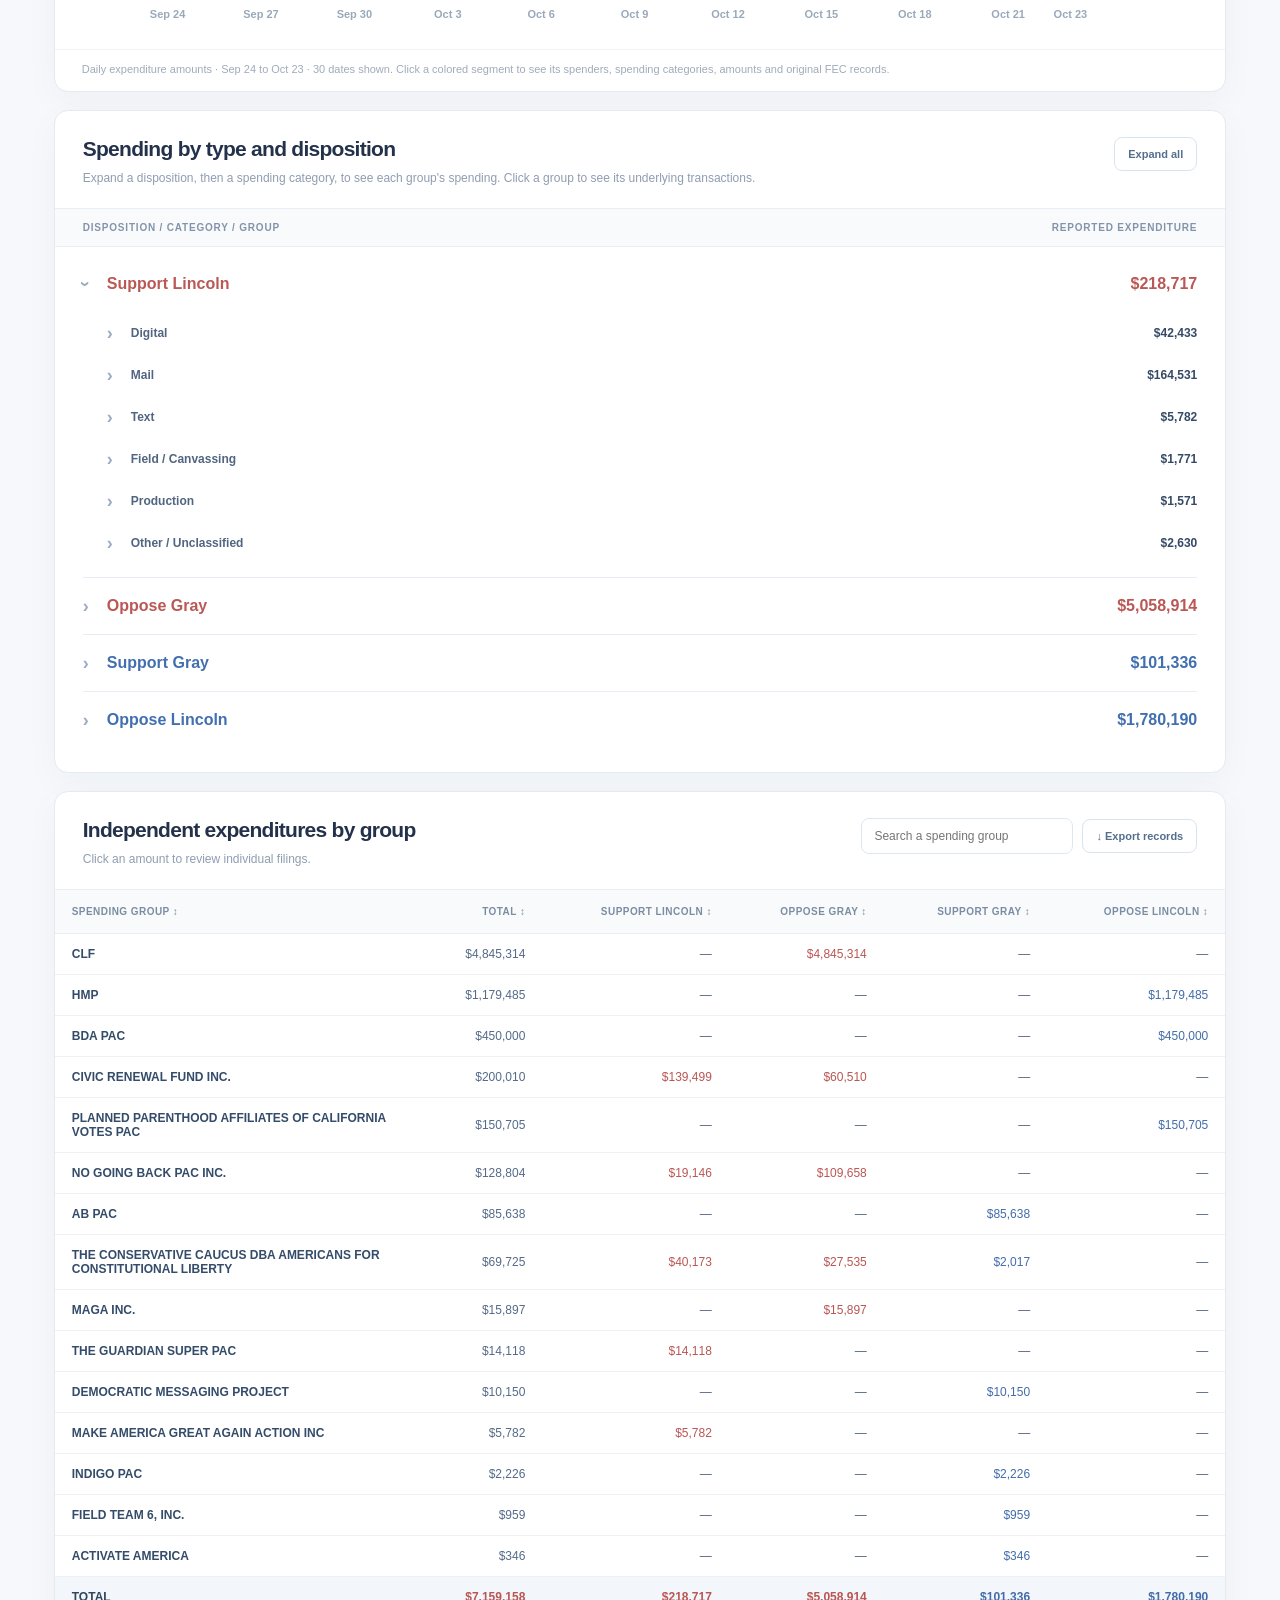
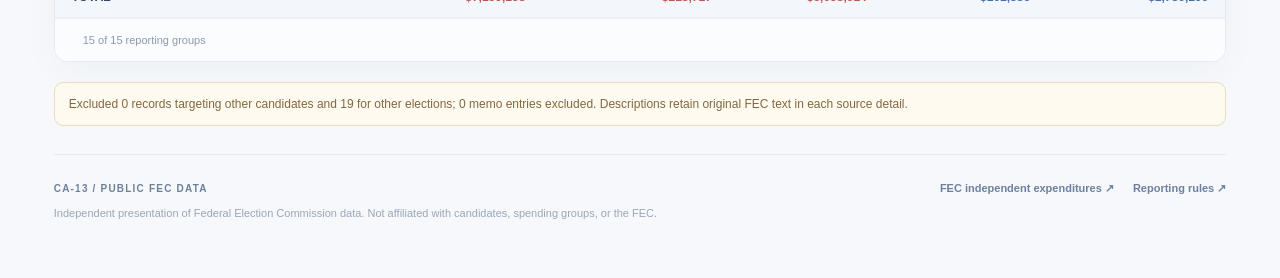
==== commit c40e5c6b: "Brand all nine independent-expenditure dashboards with approved Spiros header logo" ====
--- a/CA-13/index.html
+++ b/CA-13/index.html
@@ -6,14 +6,14 @@
   <meta name="theme-color" content="#f5f7fb">
   <meta name="description" content="CA-13 independent expenditures for the 2026 general election, grouped by candidate, group, day, and type. Each expenditure linked to its FEC source.">
   <title>CA-13 • 2026 Independent Expenditure Reporting</title>
-  <link rel="stylesheet" href="../assets/styles.css?v=20261022-recent48-nine-races-v1">
+  <link rel="stylesheet" href="../assets/styles.css?v=20261023-spiros-all-races-v1">
   <script defer src="../assets/app.js?v=20261021-nine-districts"></script>
   <script defer src="../assets/recent48.js?v=20261022-recent48-nine-races-v1"></script>
 </head>
 <body>
   <div class="page">
-    <header class="topbar">
-      <div class="brand"><span class="brand-symbol">IE<span>13</span></span><div><strong>CA-13</strong><small>2026 Election Spending</small></div></div>
+    <header class="topbar spiros-ie-header">
+      <div class="brand"><img class="spiros-ie-logo" src="../assets/spiros-consulting-logo.png" alt="Spiros Consulting" width="160" height="127" decoding="async"><span class="brand-symbol">IE<span>13</span></span><div><strong>CA-13</strong><small>2026 Election Spending</small></div></div>
       <nav aria-label="Navigation and source"><a href="https://www.fec.gov/data/independent-expenditures/?data_type=processed&most_recent=true&candidate_office_state=CA&candidate_office_district=13" target="_blank" rel="noopener noreferrer">FEC source <span aria-hidden="true">↗</span></a></nav>
     </header>
 
--- a/assets/styles.css
+++ b/assets/styles.css
@@ -247,3 +247,22 @@
 @media(max-width:380px){
   .recent48-overview-metrics{grid-template-columns:1fr}
 }
+
+/* Spiros Consulting branding: same logo and header proportions as the approved
+   CA-13 48-hour fundraising pilot, adapted to IE's existing topbar. */
+.spiros-ie-header {height:auto;min-height:120px;padding:11px 0;gap:16px}
+.spiros-ie-header .brand {gap:12px;min-width:0;align-items:center}
+.spiros-ie-logo {display:block;flex:none;width:126px;height:auto;max-width:30vw;padding:4px;border-radius:7px;background:white;box-shadow:0 0 0 1px #e4e9f0}
+@media(max-width:670px) {
+ .spiros-ie-header {min-height:98px;padding:9px 0;gap:10px}
+ .spiros-ie-logo {width:92px}
+ .spiros-ie-header .brand {gap:8px}
+ .spiros-ie-header .brand strong {font-size:15px}
+ .spiros-ie-header .brand small {letter-spacing:.05em;font-size:9px}
+ .spiros-ie-header nav a {font-size:10px;padding:9px;white-space:nowrap}
+}
+@media(max-width:400px) {
+ .spiros-ie-logo {width:82px}
+ .spiros-ie-header .brand-symbol {display:none}
+ .spiros-ie-header nav a {font-size:9px;padding:8px}
+}
